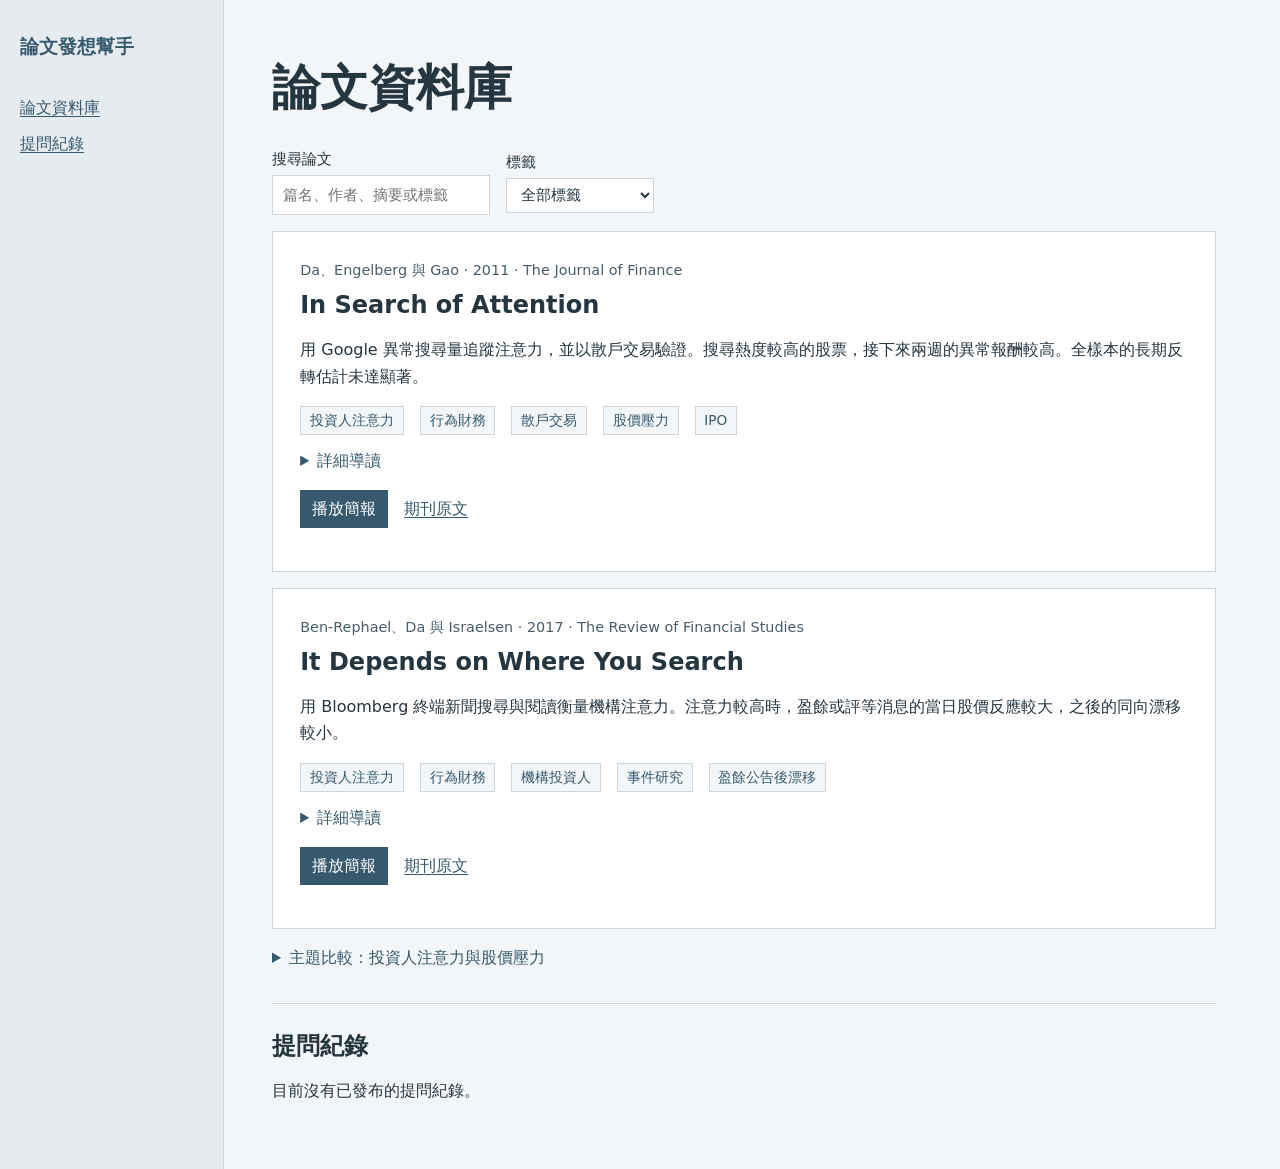
==== index.html @ 03663794 "Publish research wiki coursework" ====
<!doctype html>
<html lang="zh-Hant">
<head>
  <meta charset="utf-8">
  <meta name="viewport" content="width=device-width, initial-scale=1">
  <title>論文發想幫手</title>
  <link rel="stylesheet" href="assets/site.css">
  <script defer src="assets/site.js"></script>
</head>
<body>
  <aside>
    <a class="brand" href="./">論文發想幫手</a>
    <nav aria-label="主要導覽"><a href="#papers">論文資料庫</a><a href="#questions">提問紀錄</a></nav>
  </aside>
  <main>
    <section id="papers" aria-labelledby="papers-title">
      <h1 id="papers-title">論文資料庫</h1>
      <div class="filters">
        <label>搜尋論文 <input id="search" type="search" placeholder="篇名、作者、摘要或標籤"></label>
        <label>標籤 <select id="tag"><option value="">全部標籤</option></select></label>
      </div>
      <p id="empty" hidden role="status">沒有符合的論文。可以試試清除篩選條件。</p>
      <article id="da-2011" data-tags="投資人注意力,行為財務,散戶交易,股價壓力,IPO">
        <p class="meta">Da、Engelberg 與 Gao · 2011 · The Journal of Finance</p>
        <h2 lang="en">In Search of Attention</h2>
        <p>用 Google 異常搜尋量追蹤注意力，並以散戶交易驗證。搜尋熱度較高的股票，接下來兩週的異常報酬較高。全樣本的長期反轉估計未達顯著。</p>
        <div class="tags" aria-label="論文標籤">投資人注意力 · 行為財務 · 散戶交易 · 股價壓力 · IPO</div>
        <details><summary>詳細導讀</summary><p>作者比較當週搜尋量與過去八週中位數，再用 Russell 3000 美股的週資料檢驗後續報酬。可先看 Table I 的 ASVI 定義、Table V 的散戶交易證據，以及 Table VI 的 ASVI 那一列。</p><p><a href="#ben-rephael-2017">相關論文</a>比較 Bloomberg 機構注意力與公告後的價格反映。</p></details>
        <p class="links"><a class="primary" href="presentations/in-search-of-attention/">播放簡報</a><a href="https://doi.org/10.1111/j.1540-6261.2011.01679.x">期刊原文</a></p>
      </article>
      <article id="ben-rephael-2017" data-tags="投資人注意力,行為財務,機構投資人,事件研究,盈餘公告後漂移">
        <p class="meta">Ben-Rephael、Da 與 Israelsen · 2017 · The Review of Financial Studies</p>
        <h2 lang="en">It Depends on Where You Search</h2>
        <p>用 Bloomberg 終端新聞搜尋與閱讀衡量機構注意力。注意力較高時，盈餘或評等消息的當日股價反應較大，之後的同向漂移較小。</p>
        <div class="tags" aria-label="論文標籤">投資人注意力 · 行為財務 · 機構投資人 · 事件研究 · 盈餘公告後漂移</div>
        <details><summary>詳細導讀</summary><p>作者以 Ancerno 交易活動檢查 Bloomberg 代理指標，並用日頻模型與 Google 搜尋量比較。Table 5 交代訊號先後，Figure 4 和 Figure 5 分別比較盈餘公告後與評等變動後的報酬路徑。</p><p><a href="#da-2011">相關論文</a>比較 Google 搜尋量與後續兩週的異常報酬。</p></details>
        <p class="links"><a class="primary" href="presentations/it-depends-on-where-you-search/">播放簡報</a><a href="https://doi.org/10.1093/rfs/hhx031">期刊原文</a></p>
      </article>
      <details id="topic"><summary>主題比較：投資人注意力與股價壓力</summary><p>2011 年研究用週頻 Google 搜尋量考察後續股價，2017 年研究加入日頻 Bloomberg 注意力，比較公告當日及後續的資訊反映。對讀時注意投資人類型、事件和報酬期間。</p></details>
    </section>
    <section id="questions" aria-labelledby="questions-title">
      <h2 id="questions-title">提問紀錄</h2>
      <p>目前沒有已發布的提問紀錄。</p>
    </section>
  </main>
</body>
</html>
---- assets/site.css ----
:root {color-scheme:light;--paper:#f3f6f8;--ink:#263641;--muted:#485d6a;--accent:#36596e;--line:#cbd6dd;font-family:"Microsoft JhengHei","PingFang TC",system-ui,sans-serif}
*{box-sizing:border-box}
body{margin:0;display:grid;grid-template-columns:14rem minmax(0,1fr);min-height:100vh;background:var(--paper);color:var(--ink);line-height:1.65}
aside{padding:2rem 1.25rem;background:#e5ebef;border-inline-end:1px solid var(--line)}
.brand{font-weight:750;font-size:1.16rem;text-decoration:none}
nav{display:grid;gap:.65rem;margin-top:2rem}
a{color:var(--accent);text-underline-offset:.18em}
main{width:min(100%,65rem);padding:clamp(1rem,4vw,3rem)}
section{scroll-margin-top:1rem}
h1{font-size:clamp(2rem,4vw,3rem);margin:0 0 1.25rem}
h2{line-height:1.35;margin:.35rem 0 .65rem}
article{background:#fff;border:1px solid var(--line);padding:clamp(1rem,3vw,1.7rem);margin-block:1rem}
.meta{color:var(--muted);font-size:.9rem;margin:0}
.filters,.links,.tags{display:flex;flex-wrap:wrap;gap:.55rem 1rem;align-items:center}
label{display:grid;gap:.2rem;font-size:.95rem}
input,select,button{font:inherit;color:inherit;border:1px solid var(--line);background:white;padding:.4rem .65rem}
.tags{font-size:.85rem;margin-block:.8rem}
.tags button{padding:.15rem .55rem;background:var(--paper);color:var(--accent);cursor:pointer}
.primary{display:inline-block;padding:.35rem .75rem;background:var(--accent);color:white;text-decoration:none}
summary{cursor:pointer;color:var(--accent)}
#questions{border-top:1px solid var(--line);margin-top:2rem;padding-top:1.25rem}
:focus-visible{outline:2px solid var(--accent);outline-offset:3px}
@media(max-width:640px){body{display:block}aside{padding:1rem;border-inline-end:0;border-bottom:1px solid var(--line)}nav{display:flex;gap:1rem;margin-top:.4rem}}
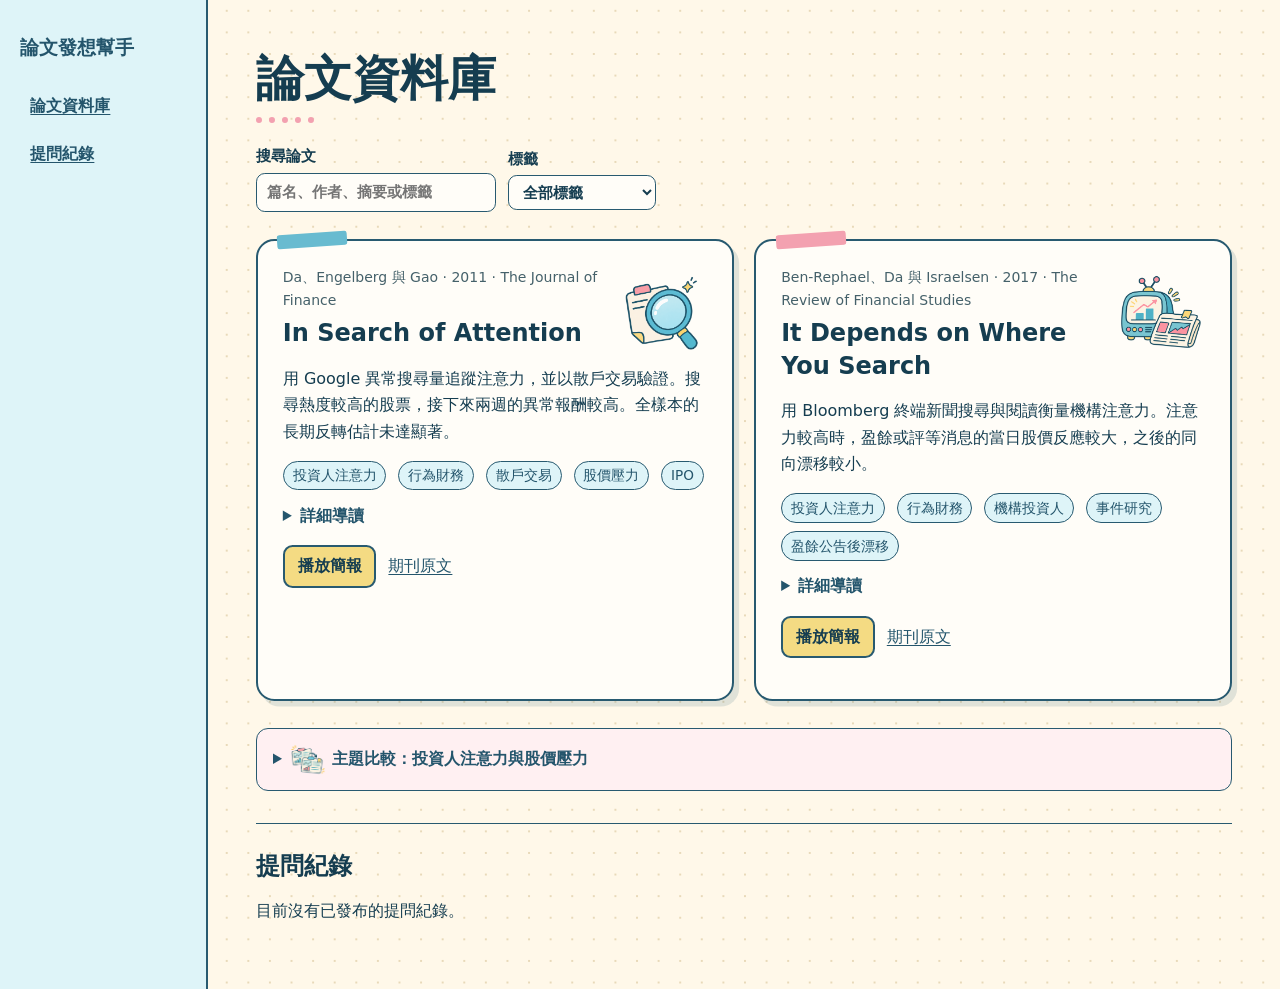
==== commit a2fbe11b: "Brighten research wiki with illustrated notebook theme" ====
--- a/index.html
+++ b/index.html
@@ -20,7 +20,9 @@
         <label>標籤 <select id="tag"><option value="">全部標籤</option></select></label>
       </div>
       <p id="empty" hidden role="status">沒有符合的論文。可以試試清除篩選條件。</p>
+      <div class="paper-grid">
       <article id="da-2011" data-tags="投資人注意力,行為財務,散戶交易,股價壓力,IPO">
+        <img class="paper-art" src="assets/illustrations/paper-search.png" width="1254" height="1254" alt="">
         <p class="meta">Da、Engelberg 與 Gao · 2011 · The Journal of Finance</p>
         <h2 lang="en">In Search of Attention</h2>
         <p>用 Google 異常搜尋量追蹤注意力，並以散戶交易驗證。搜尋熱度較高的股票，接下來兩週的異常報酬較高。全樣本的長期反轉估計未達顯著。</p>
@@ -29,6 +31,7 @@
         <p class="links"><a class="primary" href="presentations/in-search-of-attention/">播放簡報</a><a href="https://doi.org/10.1111/j.1540-6261.2011.01679.x">期刊原文</a></p>
       </article>
       <article id="ben-rephael-2017" data-tags="投資人注意力,行為財務,機構投資人,事件研究,盈餘公告後漂移">
+        <img class="paper-art" src="assets/illustrations/institutional-news.png" width="1254" height="1254" alt="">
         <p class="meta">Ben-Rephael、Da 與 Israelsen · 2017 · The Review of Financial Studies</p>
         <h2 lang="en">It Depends on Where You Search</h2>
         <p>用 Bloomberg 終端新聞搜尋與閱讀衡量機構注意力。注意力較高時，盈餘或評等消息的當日股價反應較大，之後的同向漂移較小。</p>
@@ -36,7 +39,8 @@
         <details><summary>詳細導讀</summary><p>作者以 Ancerno 交易活動檢查 Bloomberg 代理指標，並用日頻模型與 Google 搜尋量比較。Table 5 交代訊號先後，Figure 4 和 Figure 5 分別比較盈餘公告後與評等變動後的報酬路徑。</p><p><a href="#da-2011">相關論文</a>比較 Google 搜尋量與後續兩週的異常報酬。</p></details>
         <p class="links"><a class="primary" href="presentations/it-depends-on-where-you-search/">播放簡報</a><a href="https://doi.org/10.1093/rfs/hhx031">期刊原文</a></p>
       </article>
-      <details id="topic"><summary>主題比較：投資人注意力與股價壓力</summary><p>2011 年研究用週頻 Google 搜尋量考察後續股價，2017 年研究加入日頻 Bloomberg 注意力，比較公告當日及後續的資訊反映。對讀時注意投資人類型、事件和報酬期間。</p></details>
+      </div>
+      <details id="topic"><summary><img src="assets/illustrations/linked-research.png" width="1254" height="1254" alt="">主題比較：投資人注意力與股價壓力</summary><p>2011 年研究用週頻 Google 搜尋量考察後續股價，2017 年研究加入日頻 Bloomberg 注意力，比較公告當日及後續的資訊反映。對讀時注意投資人類型、事件和報酬期間。</p></details>
     </section>
     <section id="questions" aria-labelledby="questions-title">
       <h2 id="questions-title">提問紀錄</h2>
--- a/assets/site.css
+++ b/assets/site.css
@@ -1,23 +1,65 @@
-:root {color-scheme:light;--paper:#f3f6f8;--ink:#263641;--muted:#485d6a;--accent:#36596e;--line:#cbd6dd;font-family:"Microsoft JhengHei","PingFang TC",system-ui,sans-serif}
-*{box-sizing:border-box}
-body{margin:0;display:grid;grid-template-columns:14rem minmax(0,1fr);min-height:100vh;background:var(--paper);color:var(--ink);line-height:1.65}
-aside{padding:2rem 1.25rem;background:#e5ebef;border-inline-end:1px solid var(--line)}
-.brand{font-weight:750;font-size:1.16rem;text-decoration:none}
-nav{display:grid;gap:.65rem;margin-top:2rem}
-a{color:var(--accent);text-underline-offset:.18em}
-main{width:min(100%,65rem);padding:clamp(1rem,4vw,3rem)}
-section{scroll-margin-top:1rem}
-h1{font-size:clamp(2rem,4vw,3rem);margin:0 0 1.25rem}
-h2{line-height:1.35;margin:.35rem 0 .65rem}
-article{background:#fff;border:1px solid var(--line);padding:clamp(1rem,3vw,1.7rem);margin-block:1rem}
-.meta{color:var(--muted);font-size:.9rem;margin:0}
-.filters,.links,.tags{display:flex;flex-wrap:wrap;gap:.55rem 1rem;align-items:center}
-label{display:grid;gap:.2rem;font-size:.95rem}
-input,select,button{font:inherit;color:inherit;border:1px solid var(--line);background:white;padding:.4rem .65rem}
-.tags{font-size:.85rem;margin-block:.8rem}
-.tags button{padding:.15rem .55rem;background:var(--paper);color:var(--accent);cursor:pointer}
-.primary{display:inline-block;padding:.35rem .75rem;background:var(--accent);color:white;text-decoration:none}
-summary{cursor:pointer;color:var(--accent)}
-#questions{border-top:1px solid var(--line);margin-top:2rem;padding-top:1.25rem}
-:focus-visible{outline:2px solid var(--accent);outline-offset:3px}
-@media(max-width:640px){body{display:block}aside{padding:1rem;border-inline-end:0;border-bottom:1px solid var(--line)}nav{display:flex;gap:1rem;margin-top:.4rem}}
+@import url("./paper-theme.css");
+* { box-sizing: border-box; }
+[hidden] { display: none !important; }
+body {
+  margin: 0;
+  display: grid;
+  grid-template-columns: 13rem minmax(0, 1fr);
+  min-height: 100vh;
+  color: var(--ink);
+  background: radial-gradient(circle, var(--dot) 1px, transparent 1.4px) 0 0 / 1.35rem 1.35rem, var(--canvas);
+  line-height: 1.65;
+}
+aside { padding: 2rem 1.25rem; background: var(--aqua-light); border-inline-end: 2px solid var(--line); }
+.brand { font-weight: 800; font-size: 1.18rem; text-decoration: none; }
+nav { display: grid; gap: .65rem; margin-top: 1.5rem; }
+nav a { padding: .35rem .65rem; border-radius: .5rem; font-weight: 650; }
+nav a:hover { background: var(--paper); }
+a { color: var(--accent); text-underline-offset: .18em; }
+main { width: min(100%, 76rem); margin-inline: auto; padding: clamp(1rem, 4vw, 3rem); }
+section { scroll-margin-top: 1rem; }
+h1 { font-size: clamp(2rem, 4vw, 3rem); margin: 0 0 1.35rem; line-height: 1.25; }
+h1::after { content: ""; display: block; width: 3.6rem; margin-top: .55rem; border-bottom: .38rem dotted var(--pink); }
+h2 { line-height: 1.35; margin: .35rem 0 .65rem; }
+.paper-grid { display: grid; grid-template-columns: repeat(2, minmax(0, 1fr)); gap: 1.3rem; margin-block: 1.65rem; }
+article {
+  position: relative;
+  background: var(--paper);
+  border: 2px solid var(--line);
+  border-radius: 1.15rem;
+  box-shadow: .32rem .35rem 0 var(--shadow);
+  padding: clamp(1rem, 2.4vw, 1.55rem);
+}
+article::before {
+  content: "";
+  position: absolute;
+  top: -.48rem;
+  left: 1.2rem;
+  width: 4.4rem;
+  height: .85rem;
+  border-radius: .15rem;
+  background: var(--aqua);
+  transform: rotate(-4deg);
+}
+article:nth-of-type(2n)::before { background: var(--pink); }
+.paper-art { width: clamp(4rem, 7vw, 6.3rem); height: auto; float: right; margin: 0 0 .4rem .6rem; }
+.meta { color: var(--muted); font-size: .875rem; margin: 0; }
+.filters, .links, .tags { display: flex; flex-wrap: wrap; gap: .55rem .75rem; align-items: center; }
+label { display: grid; gap: .2rem; font-size: .95rem; font-weight: 650; }
+input, select, button { font: inherit; color: inherit; border: 1px solid var(--line); background: var(--paper); padding: .4rem .65rem; border-radius: .55rem; }
+.tags { clear: both; font-size: .85rem; margin-block: .8rem; }
+.tags button { padding: .15rem .55rem; border-radius: 999px; background: var(--aqua-light); color: var(--accent); cursor: pointer; }
+.tags button:hover { background: var(--aqua); }
+.primary { display: inline-block; padding: .38rem .8rem; border: 2px solid var(--line); border-radius: .6rem; background: var(--yellow); color: var(--ink); text-decoration: none; font-weight: 700; }
+.primary:hover { background: var(--yellow-light); }
+summary { cursor: pointer; color: var(--accent); font-weight: 650; }
+#topic { padding: .8rem 1rem; background: var(--pink-light); border: 1px solid var(--line); border-radius: .75rem; }
+#topic summary img { width: 2.25rem; height: auto; vertical-align: middle; margin-inline-end: .4rem; }
+#questions { border-top: 1px solid var(--line); margin-top: 2rem; padding-top: 1.25rem; }
+:focus-visible { outline: 2px solid var(--accent); outline-offset: 3px; }
+@media (max-width: 960px) { .paper-grid { grid-template-columns: minmax(0, 1fr); } }
+@media (max-width: 640px) {
+  body { display: block; }
+  aside { padding: .85rem 1rem; border-inline-end: 0; border-bottom: 2px solid var(--line); }
+  nav { display: flex; gap: .65rem; margin-top: .35rem; }
+}
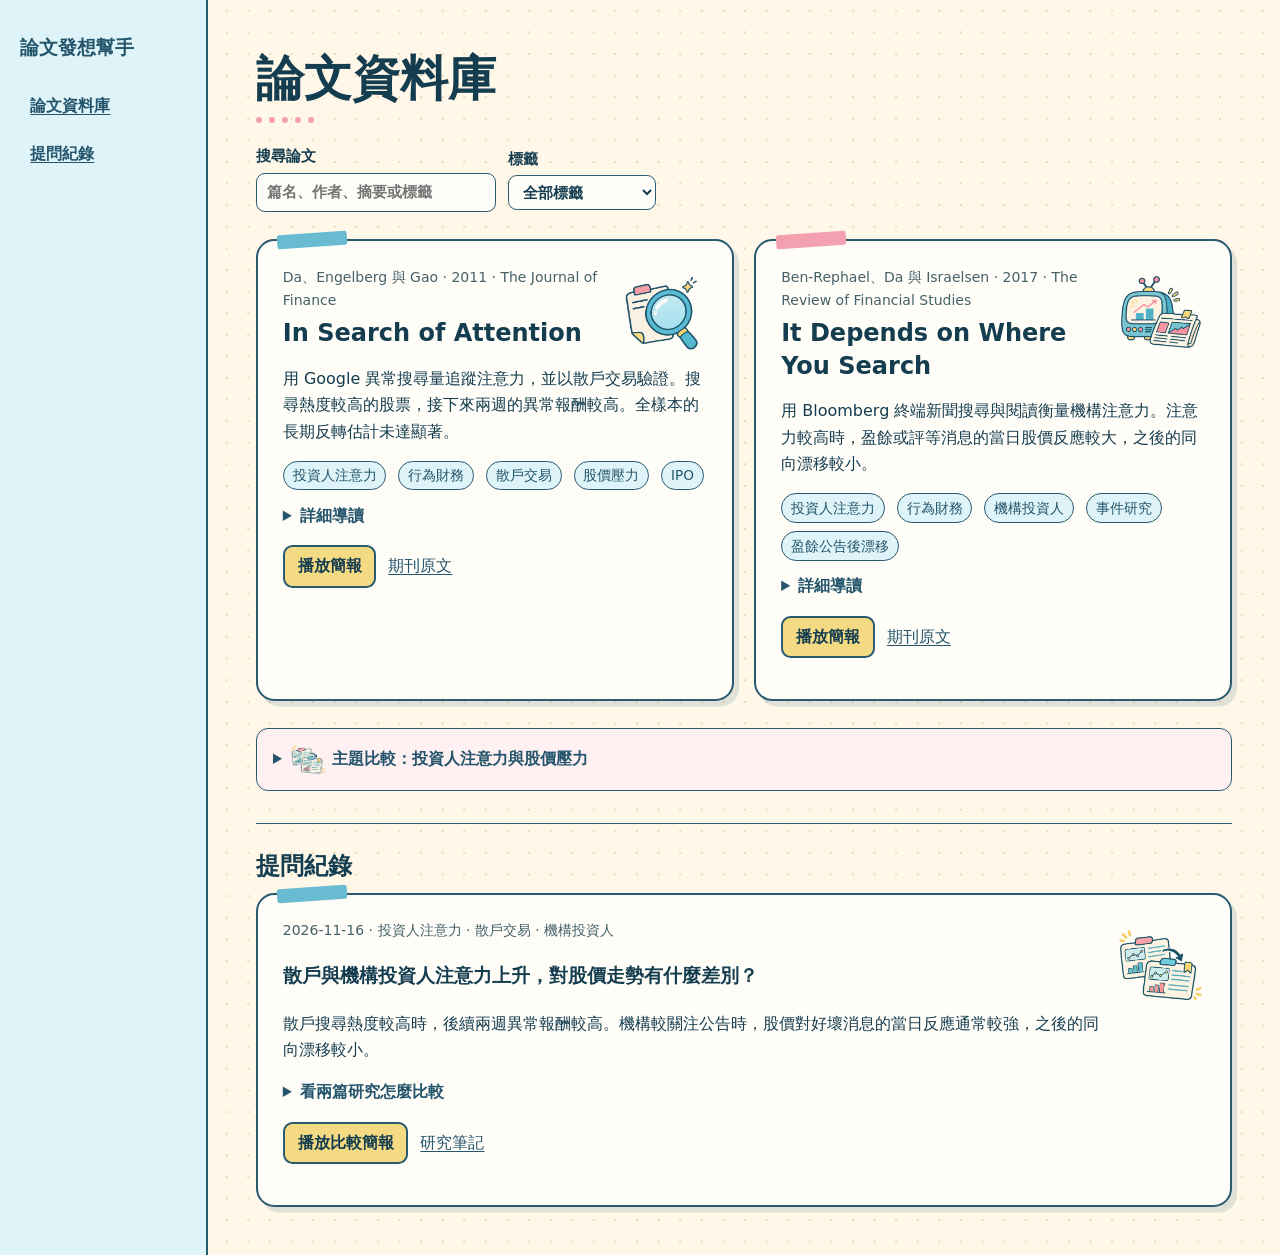
==== commit d1a8b9d4: "Publish retail versus institutional attention research question" ====
--- a/index.html
+++ b/index.html
@@ -44,7 +44,19 @@
     </section>
     <section id="questions" aria-labelledby="questions-title">
       <h2 id="questions-title">提問紀錄</h2>
-      <p>目前沒有已發布的提問紀錄。</p>
+      <article id="retail-vs-institutional-attention">
+        <img class="paper-art" src="assets/illustrations/linked-research.png" width="1254" height="1254" alt="">
+        <p class="meta"><time datetime="2026-11-16">2026-11-16</time> · 投資人注意力 · 散戶交易 · 機構投資人</p>
+        <h3>散戶與機構投資人注意力上升，對股價走勢有什麼差別？</h3>
+        <p>散戶搜尋熱度較高時，後續兩週異常報酬較高。機構較關注公告時，股價對好壞消息的當日反應通常較強，之後的同向漂移較小。</p>
+        <details>
+          <summary>看兩篇研究怎麼比較</summary>
+          <p><strong>散戶：</strong>ASVI 高一個標準差時，第 1、2 週異常報酬分別高 18.7、14.9 bp。第 5–52 週的負向估計在完整樣本中未達顯著。</p>
+          <p><strong>機構：</strong>公告當日對盈餘意外與評等變動的反應更強。方向取決於消息是正面或負面。兩篇的研究情境與統計口徑不同。</p>
+          <p>引用：<a href="#da-2011">Da 等（2011）Table VI</a>、<a href="#ben-rephael-2017">Ben-Rephael 等（2017）Tables 6–7</a>。</p>
+        </details>
+        <p class="links"><a class="primary" href="presentations/retail-vs-institutional-attention/">播放比較簡報</a><a href="https://github.com/gumanbryan/research-wiki/blob/main/notes/retail-vs-institutional-attention.md">研究筆記</a></p>
+      </article>
     </section>
   </main>
 </body>
